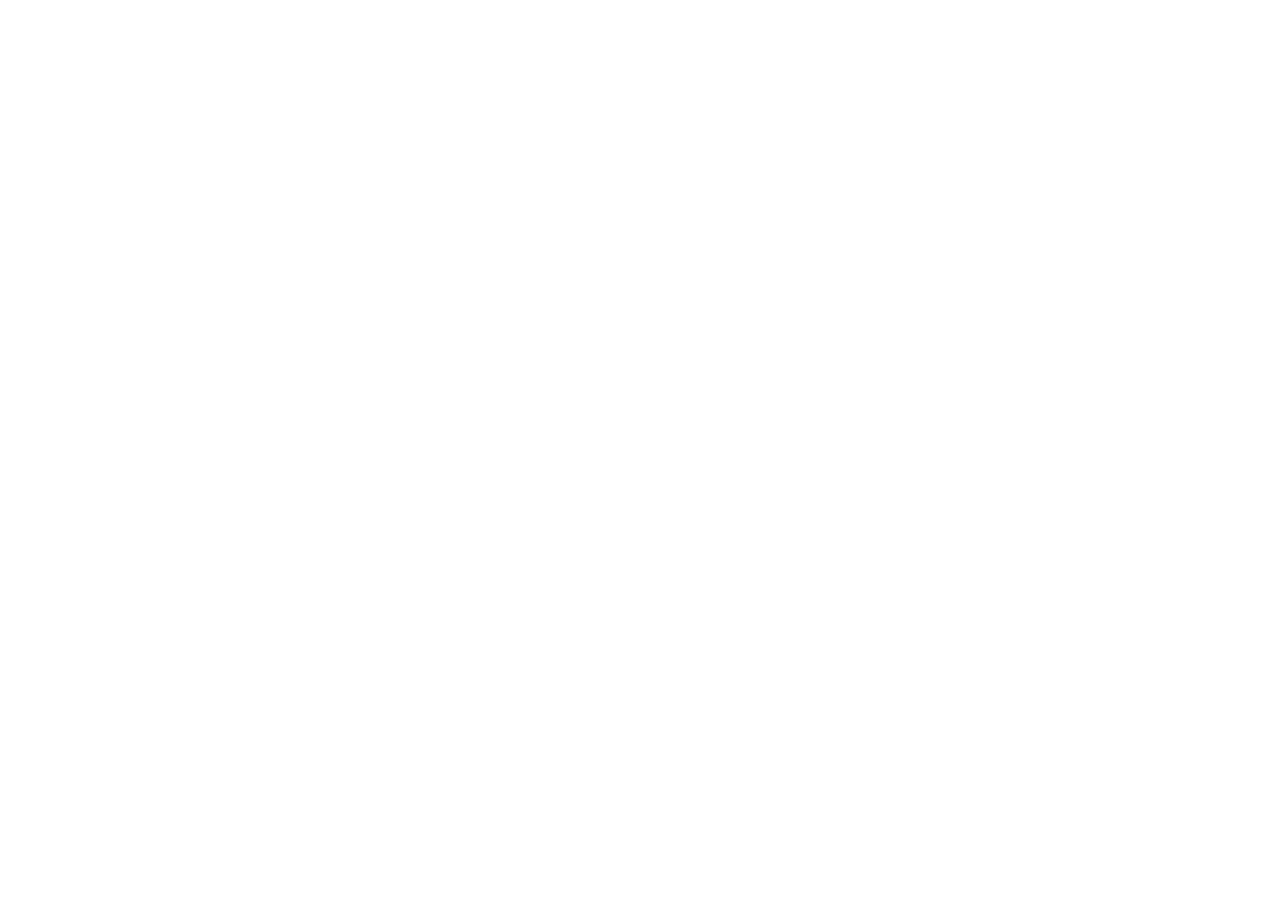
==== Techub/index.html @ 8985756b "Add files via upload" ====
<!DOCTYPE html>
<html lang="en">
<head>
    <meta charset="UTF-8">
    <meta name="viewport" content="width=device-width, initial-scale=1.0">
    <title>Document</title>
</head>
<body>
    
</body>
</html>
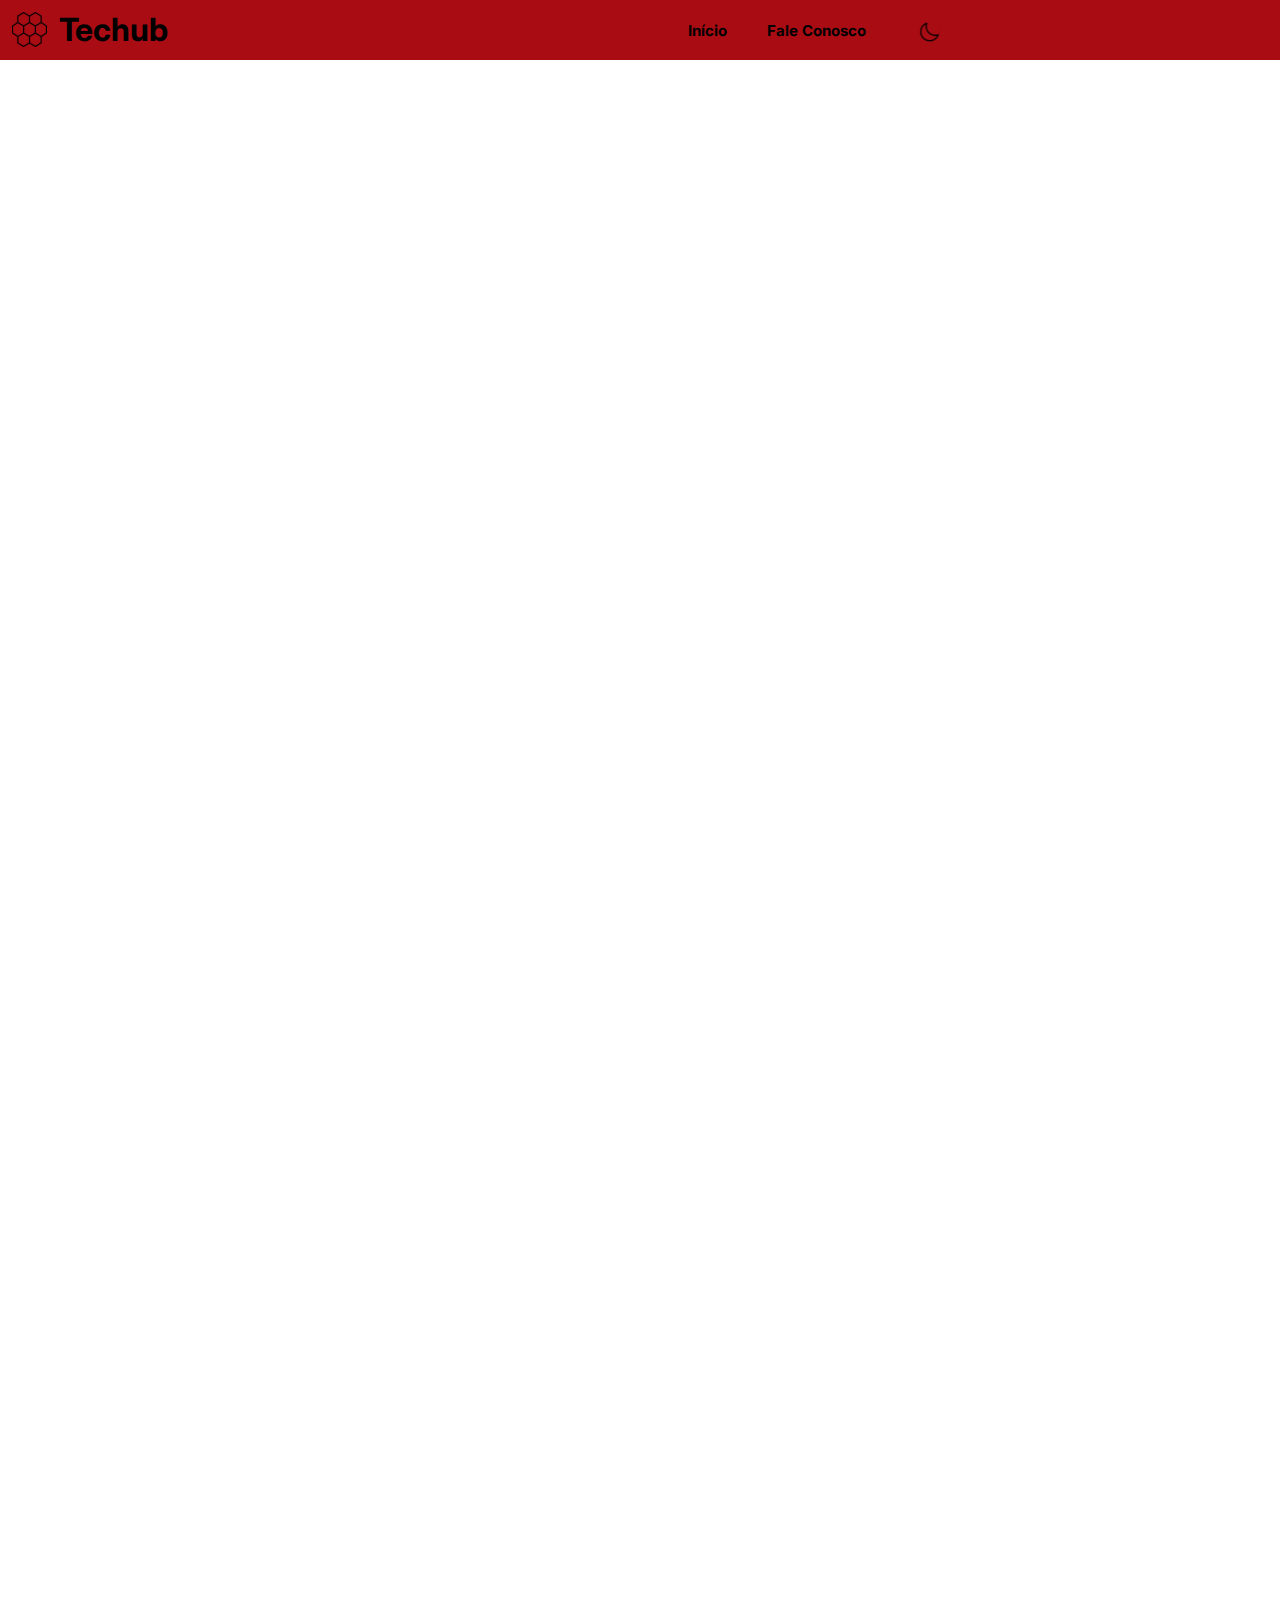
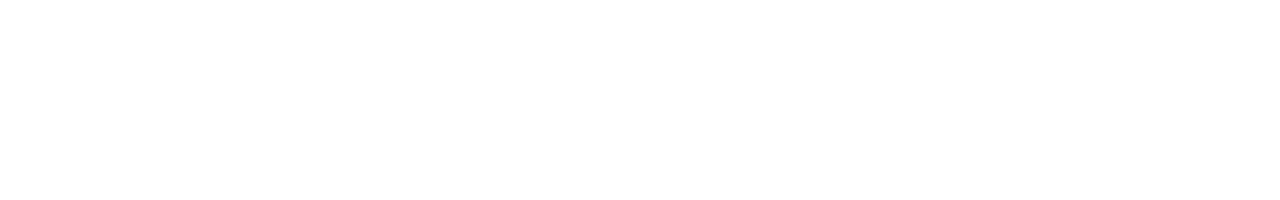
==== commit 30843076: "Add files via upload" ====
--- a/Techub/index.html
+++ b/Techub/index.html
@@ -3,9 +3,24 @@
 <head>
     <meta charset="UTF-8">
     <meta name="viewport" content="width=device-width, initial-scale=1.0">
-    <title>Document</title>
+    <title>Techub</title>
+    <link rel="stylesheet" href="./src/style/style.css">
 </head>
 <body>
+    <header>
+        <div class="header">
+            <img src="./src/assets/imagem/svg/logo-escura.svg" alt="imagem da logo" id="logo">
+            <h1>Techub</h1>
+
+            <div class="botao">
+                <button>Início</button>
+                <button>Fale Conosco</button>
+                <button class="modo-escuro"><img src="./src/assets/imagem/svg/night-mode (1) 1.svg" alt=""></button>
+            </div>
+        </div>
+
+ 
     
+    <script src="js/script.js"></script>
 </body>
 </html>--- a/Techub/src/style/style.css
+++ b/Techub/src/style/style.css
@@ -0,0 +1,56 @@
+@import url(../style/global.css);
+
+body{
+    width: 100%;
+    height: 200vh;
+
+}
+header{
+    width: 100%;
+    height: 60px;
+    background-color: var(--seventh-color);
+    font-family: var(--default-font-family);
+}
+.header{
+    width: 100%;
+    height: 60px;
+    display: flex;
+    
+}
+.header img{
+    width: 35px;
+    height: 35px;
+    padding: 12px;
+}
+.header h1{
+    margin-top: 10px;
+}
+.botao{
+    width: auto;
+    height: 100%;
+    display: flex;
+    margin-left: 500px;
+}
+.botao button{
+    background-color: var(--seventh-color); 
+    color: black; 
+    font-family: var(--default-font-family); 
+    font-weight: bold; 
+    font-size: 15px; 
+    text-align: center; 
+    padding: 10px 20px; 
+    border: 0px solid;
+    outline: none; 
+    cursor: pointer; 
+    display: inline-block; 
+    transition: 0.3s;
+}
+.botao button:hover{
+    text-decoration: underline;
+    text-decoration-color: var(--sixth-color);
+}
+.modo-escuro img{
+    width: 23px;
+    height: 20px;
+}
+
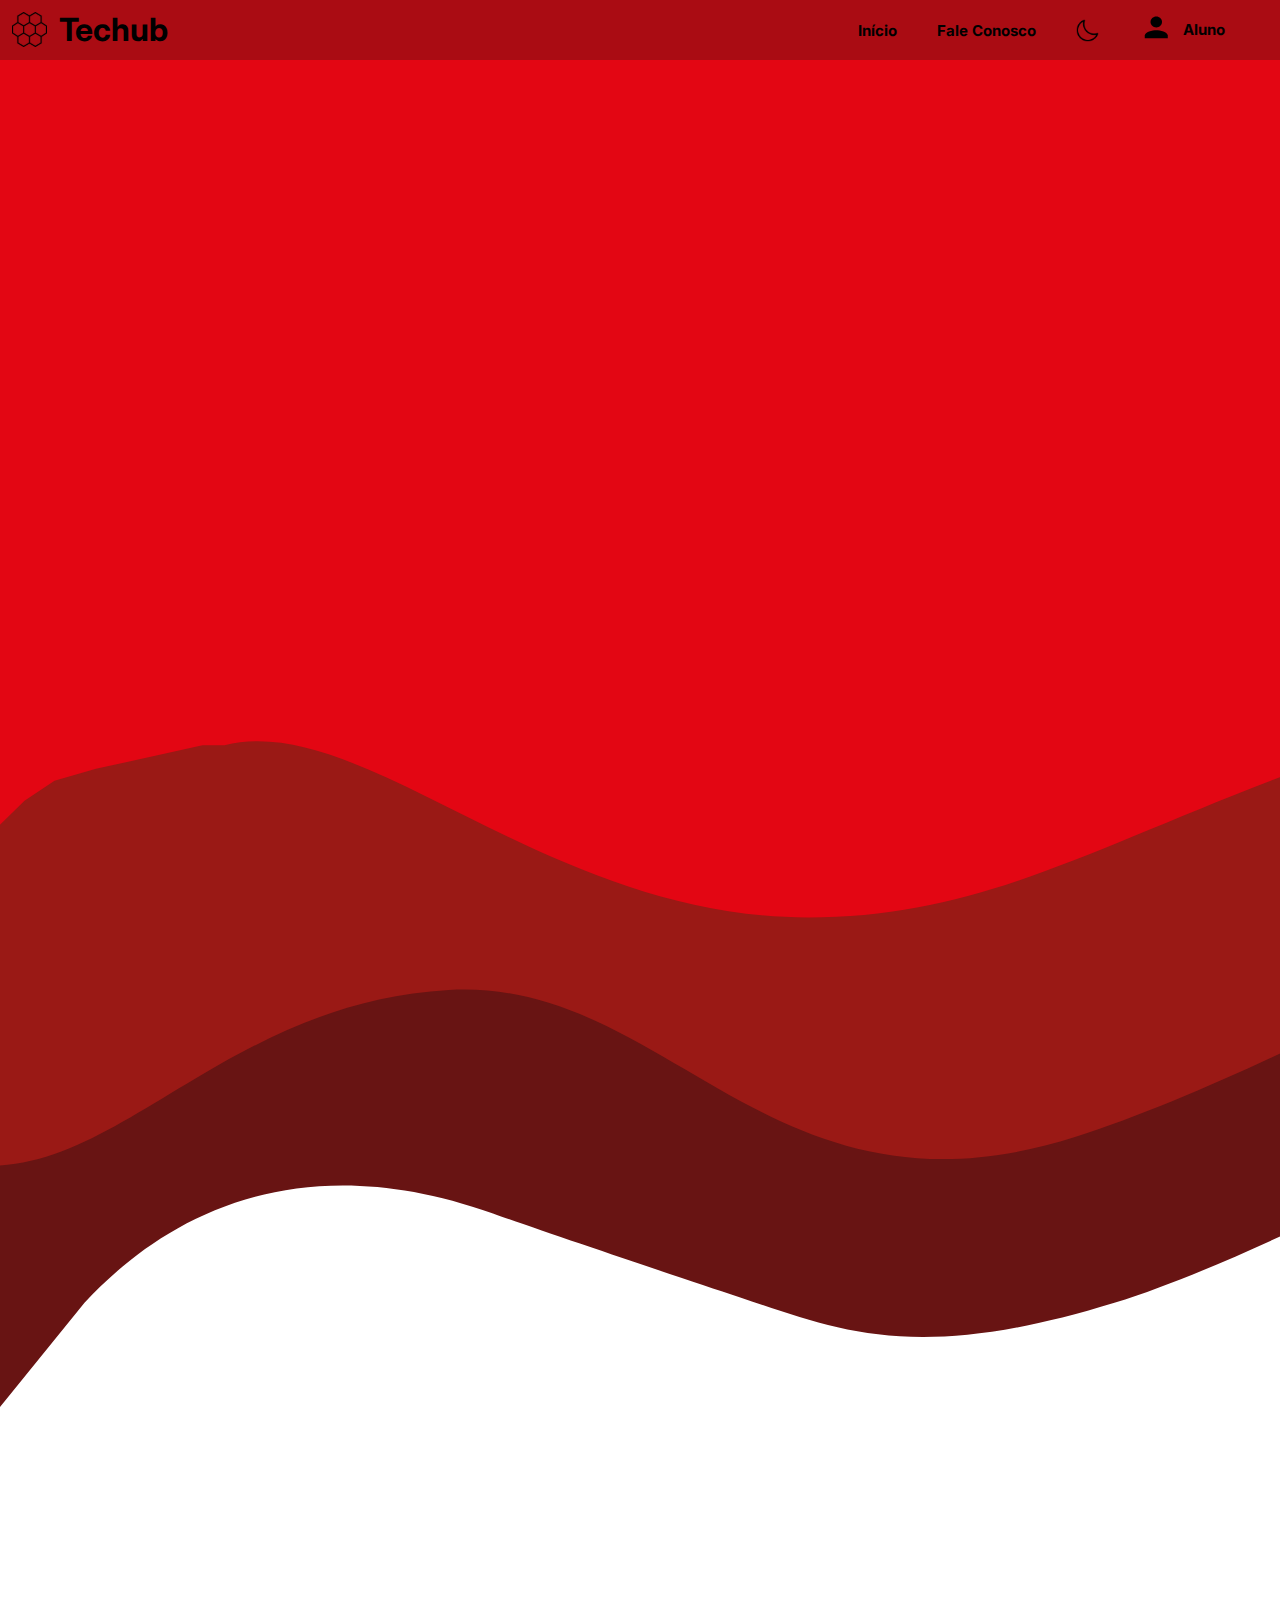
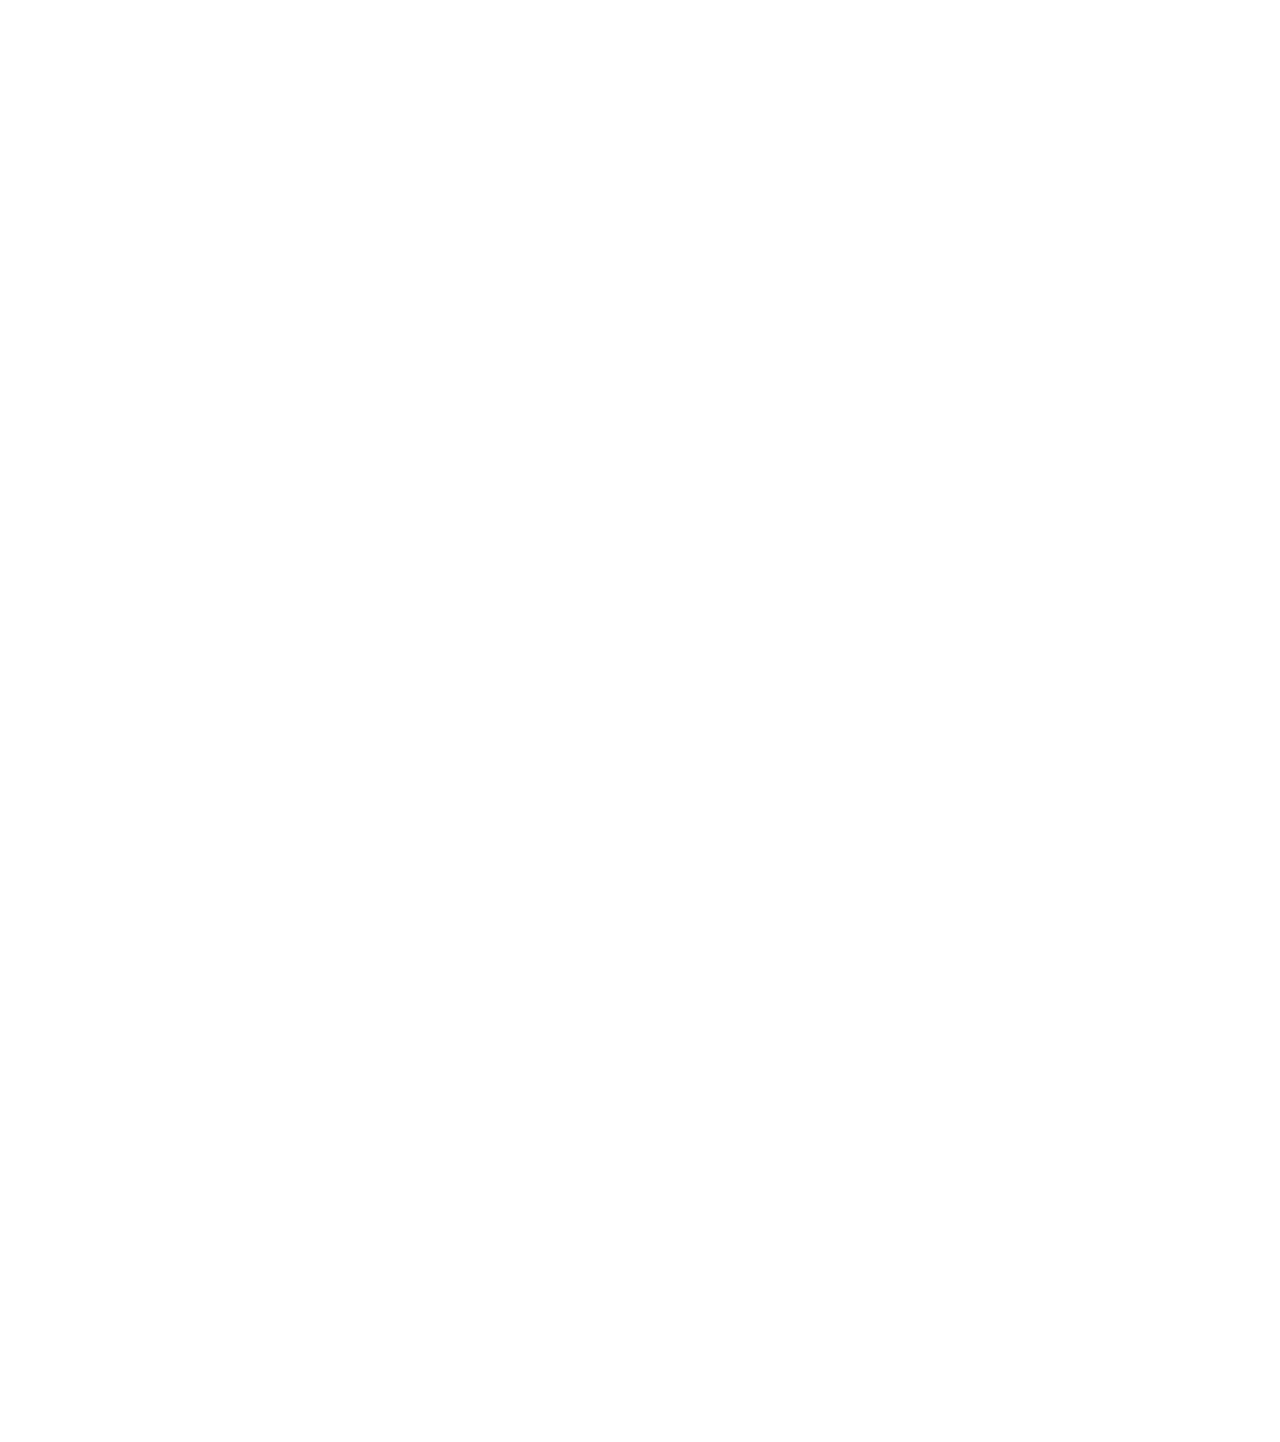
==== commit 2f6a5db1: "Add files via upload" ====
--- a/Techub/index.html
+++ b/Techub/index.html
@@ -9,14 +9,24 @@
 <body>
     <header>
         <div class="header">
-            <img src="./src/assets/imagem/svg/logo-escura.svg" alt="imagem da logo" id="logo">
+            <img class="logo" src="./src/assets/imagem/svg/logo-escura.svg" alt="imagem da logo" id="logo">
             <h1>Techub</h1>
 
             <div class="botao">
                 <button>Início</button>
                 <button>Fale Conosco</button>
                 <button class="modo-escuro"><img src="./src/assets/imagem/svg/night-mode (1) 1.svg" alt=""></button>
+            
+            <button class="perfil">
+                <img src="src/assets/imagem/svg/perfil.svg" alt="Pefil do Aluno">
+                <p>Aluno</p>
+            </button>
             </div>
+        </div>
+       
+    </header> 
+        <div class="fundo">
+            <img src="src/assets/imagem/svg/Img de fundo.svg" alt="Ondas">
         </div>
 
  
--- a/Techub/src/style/style.css
+++ b/Techub/src/style/style.css
@@ -17,7 +17,7 @@
     display: flex;
     
 }
-.header img{
+.header .logo{
     width: 35px;
     height: 35px;
     padding: 12px;
@@ -29,7 +29,7 @@
     width: auto;
     height: 100%;
     display: flex;
-    margin-left: 500px;
+    margin-left: 670px;
 }
 .botao button{
     background-color: var(--seventh-color); 
@@ -42,7 +42,6 @@
     border: 0px solid;
     outline: none; 
     cursor: pointer; 
-    display: inline-block; 
     transition: 0.3s;
 }
 .botao button:hover{
@@ -51,6 +50,56 @@
 }
 .modo-escuro img{
     width: 23px;
-    height: 20px;
+    height: 23px; 
+    cursor: pointer;
+    transition: all 0.3s ease;
 }
 
+.modo-escuro {
+    margin-top: 7px;
+    align-items: center;
+    width: auto;
+    height: 50px;
+}
+
+.modo-escuro img:hover {
+    transform: rotate(360deg);
+    
+}
+
+.modo-escuro img:active {
+    transform: scale(0.95);
+}
+.perfil{
+    width: 120px;
+    height: 60px;
+    display: flex;
+}
+.perfil img{
+    width: 35px;
+    height: 35px;
+}
+
+.perfil button{
+    background-color: var(--seventh-color); 
+    color: black; 
+    font-family: var(--default-font-family); 
+    font-weight: bold; 
+    font-size: 15px; 
+    border: 0px solid;
+    outline: none; 
+    cursor: pointer; 
+    transition: 0.3s;
+}
+.perfil button:hover{
+    text-decoration: underline;
+    text-decoration-color: var(--sixth-color);
+}
+.perfil p{
+    padding-top: 10px;
+    padding-left: 9px;
+}
+.fundo{
+    
+    
+}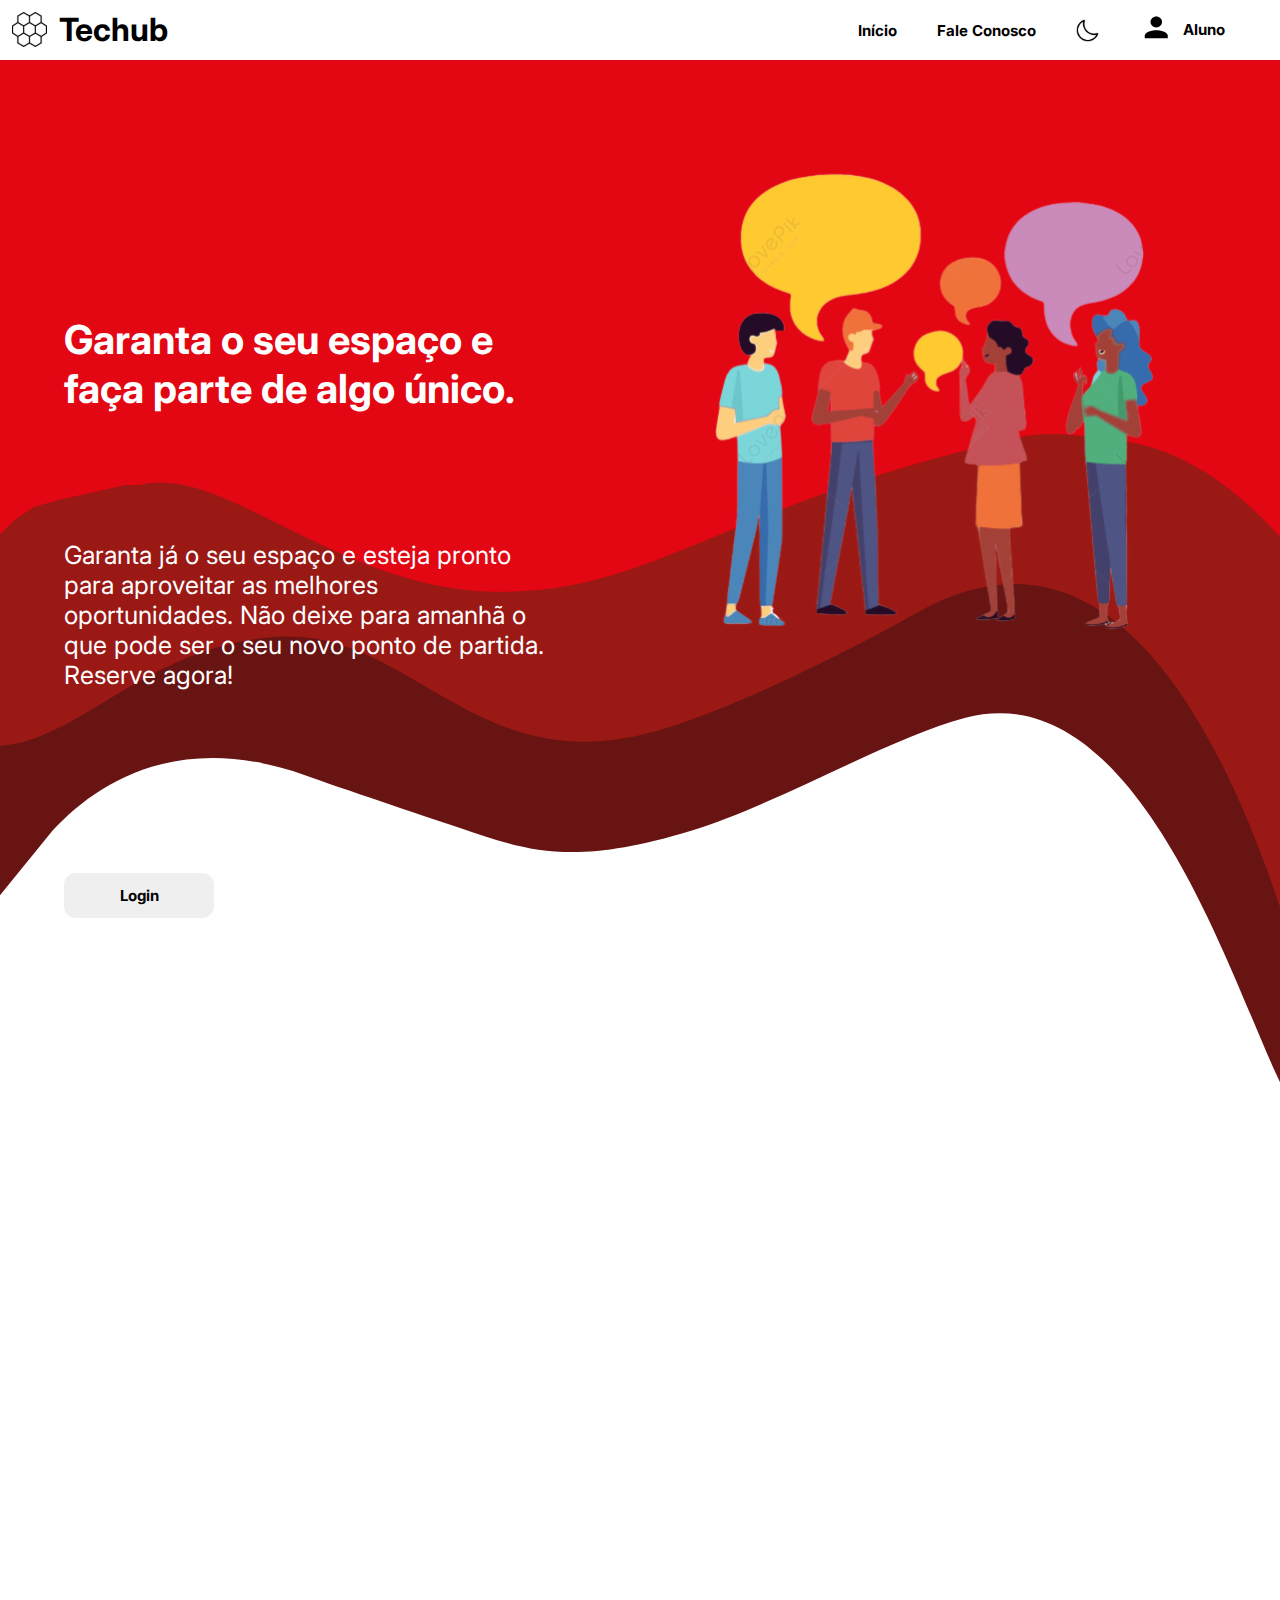
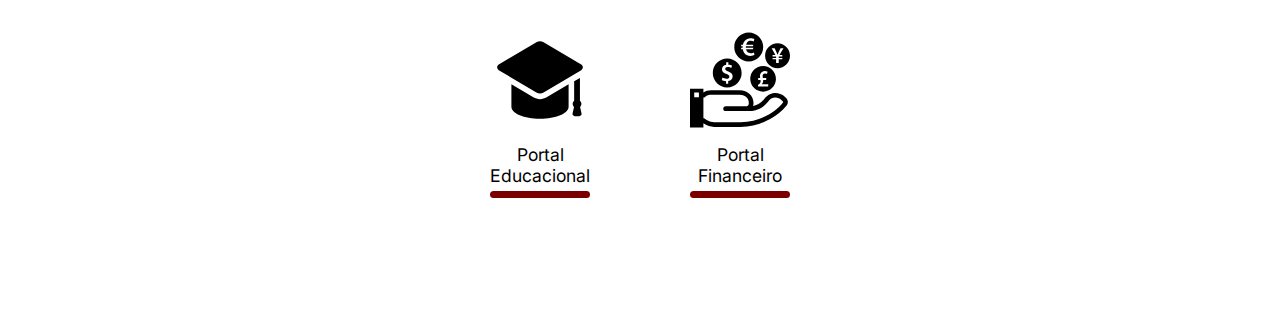
==== commit fbce9822: "Add files via upload" ====
--- a/Techub/index.html
+++ b/Techub/index.html
@@ -8,27 +8,46 @@
 </head>
 <body>
     <header>
-        <div class="header">
-            <img class="logo" src="./src/assets/imagem/svg/logo-escura.svg" alt="imagem da logo" id="logo">
-            <h1>Techub</h1>
+            <div class="header">
+                <img class="logo" src="src/assets/imagem/svg/logo-escura.svg" alt="Logo Techub">
+                <h1>Techub</h1>
+            
+                <div class="botao">
+                    <button>Início</button>
+                    <button>Fale Conosco</button>
+                    <button class="modo-escuro"><img src="./src/assets/imagem/svg/night-mode (1) 1.svg" alt=""></button>
+            
+                    <button class="perfil">
+                        <img src="src/assets/imagem/svg/perfil.svg" alt="Pefil do Aluno">
+                        <p>Aluno</p>
+                    </button>
+                </div>
+            </div>
+    </header> 
+    <main>
+        <div class="fundo">
+                <img class="ondas" src="src/assets/imagem/svg/Img de fundo.svg" alt="ondas">
+                <img class="pessoas" src="src/assets/imagem/svg/Pessoas unidas.svg" alt="Pessoas unidas">
+            <div class="texto">
+                <h1>Garanta o seu espaço e faça parte de algo único.</h1>
+                <p>Garanta já o seu espaço e esteja pronto para aproveitar as melhores oportunidades. Não deixe para amanhã o que pode ser o seu novo ponto de partida. Reserve agora!</p>
+                <button><a href="src/pages/login">Login</a></button>
+            </div> 
+        </div>
 
-            <div class="botao">
-                <button>Início</button>
-                <button>Fale Conosco</button>
-                <button class="modo-escuro"><img src="./src/assets/imagem/svg/night-mode (1) 1.svg" alt=""></button>
-            
-            <button class="perfil">
-                <img src="src/assets/imagem/svg/perfil.svg" alt="Pefil do Aluno">
-                <p>Aluno</p>
-            </button>
+        <div class="portals">
+            <div class="portal">
+                <img src="./src/assets/imagem/svg/portal educacional.svg" alt="Portal Educacional">
+                <p>Portal Educacional</p>
+                <div class="linha-vermelha"></div>
+            </div>
+            <div class="portal">
+                <img src="./src/assets/imagem/svg/portal financeiro.svg" alt="Portal Financeiro">
+                <p>Portal Financeiro</p>
+                <div class="linha-vermelha"></div>
             </div>
         </div>
-       
-    </header> 
-        <div class="fundo">
-            <img src="src/assets/imagem/svg/Img de fundo.svg" alt="Ondas">
-        </div>
-
+    </main>
  
     
     <script src="js/script.js"></script>
--- a/Techub/src/style/style.css
+++ b/Techub/src/style/style.css
@@ -8,7 +8,7 @@
 header{
     width: 100%;
     height: 60px;
-    background-color: var(--seventh-color);
+    background-color: var(--sixth-color);
     font-family: var(--default-font-family);
 }
 .header{
@@ -32,7 +32,7 @@
     margin-left: 670px;
 }
 .botao button{
-    background-color: var(--seventh-color); 
+    background-color: var(--sixth-color);
     color: black; 
     font-family: var(--default-font-family); 
     font-weight: bold; 
@@ -46,7 +46,7 @@
 }
 .botao button:hover{
     text-decoration: underline;
-    text-decoration-color: var(--sixth-color);
+    
 }
 .modo-escuro img{
     width: 23px;
@@ -82,7 +82,6 @@
 
 .perfil button{
     background-color: var(--seventh-color); 
-    color: black; 
     font-family: var(--default-font-family); 
     font-weight: bold; 
     font-size: 15px; 
@@ -99,7 +98,101 @@
     padding-top: 10px;
     padding-left: 9px;
 }
+main{
+    width: 100%;
+    height: 100%;
+    
+}
 .fundo{
+    width: 100%;
+    height: 100%;
+}
+.fundo .ondas{
+    width: 100%;
+  
+}
+.fundo .pessoas{
+    position: absolute;
+    width: 500px;
+    right: 8%;
+    top: 17%;
+}
+.texto{
+    font-family: var(--default-font-family);
+    margin-left: 5%;
+    color: var(--sixth-color);
+}
+.fundo h1{
+    position: absolute;
+    width: 40%;
+    font-size: 40px;
+    top: 35%;
+}
+.fundo p{
+    position: absolute;
+    width: 38%;
+    font-size: 25px;
+    top: 60%;
+}
+.fundo button{
+    font-size: 15px;
+    font-family: var(--default-font-family); 
+    font-weight: bold; 
+    position: absolute;
+    width: 150px;
+    height: 45px;
+    top: 97%;
+    border-radius: 12px;
+    cursor: pointer;
+    transition: 0.3;
+    font-style: black;
+    border: none;
     
-    
+}
+.fundo button a{
+    text-decoration: none; 
+    color: black;
+}
+.fundo button:hover{
+    transform: scale(1.05);
+    box-shadow: 0 4px 6px rgba(0, 0, 0, 0.1);
+}
+.portals {
+    font-family: var(--default-font-family);
+    width: 100%;
+    height: auto;
+    position: relative;
+    display: flex;
+    justify-content: center; 
+    gap: 100px;
+    bottom: 230px;
+}
+.portal {
+    text-align: center;
+    width: 100px;
+    height: auto;
+}
+.portal img {
+    max-width: 100%;
+    margin-bottom: 10px;
+    width: 100px;
+    height: 100px;
+}
+.portal p {
+    font-size: 1.1em;
+    color: black; 
+}
+
+.linha-vermelha{
+    width: 100px;
+    height: 7px;
+    background-color: var(--third-color);
+    margin-top: 5px;
+    border-radius: 20px;
+}
+.linha{
+    margin-top: 80px;
+    border-top: 0.5px solid #6C6464;
+    width: 90%;
+    margin-left: 2%
 }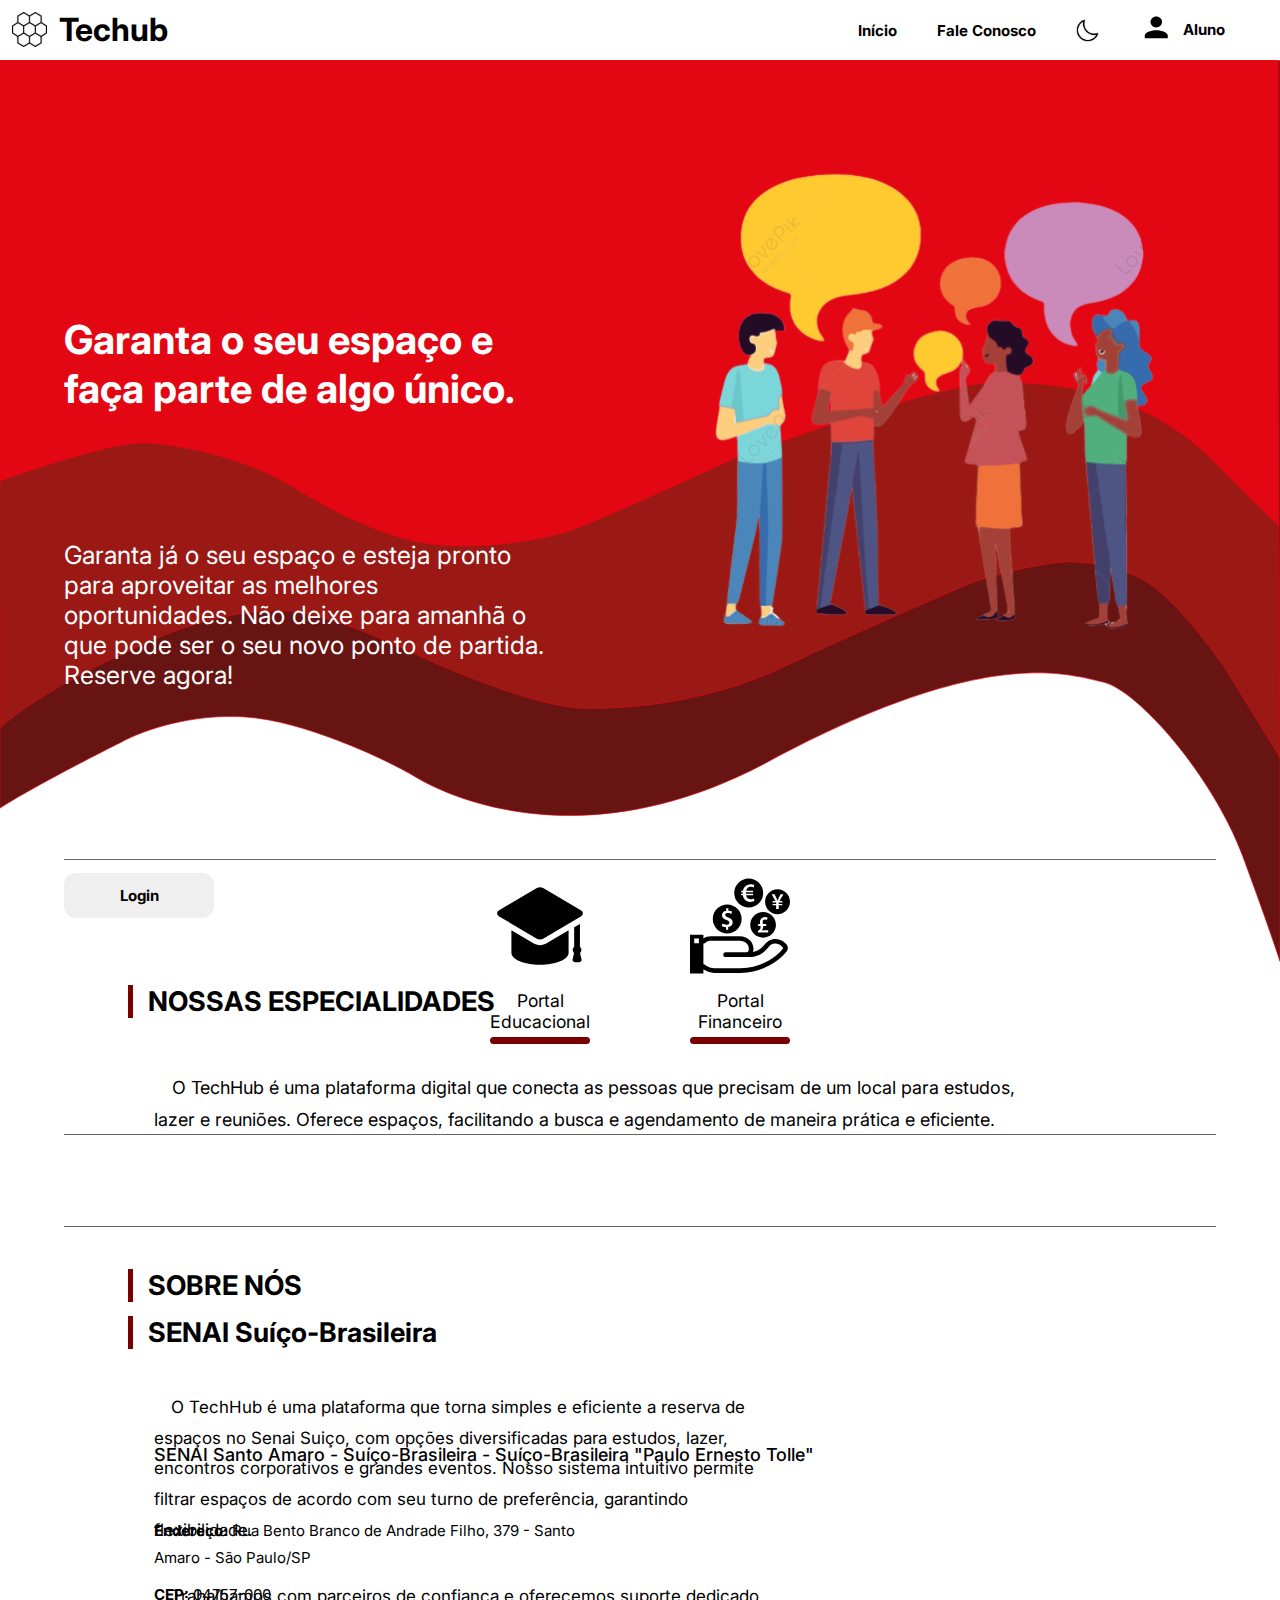
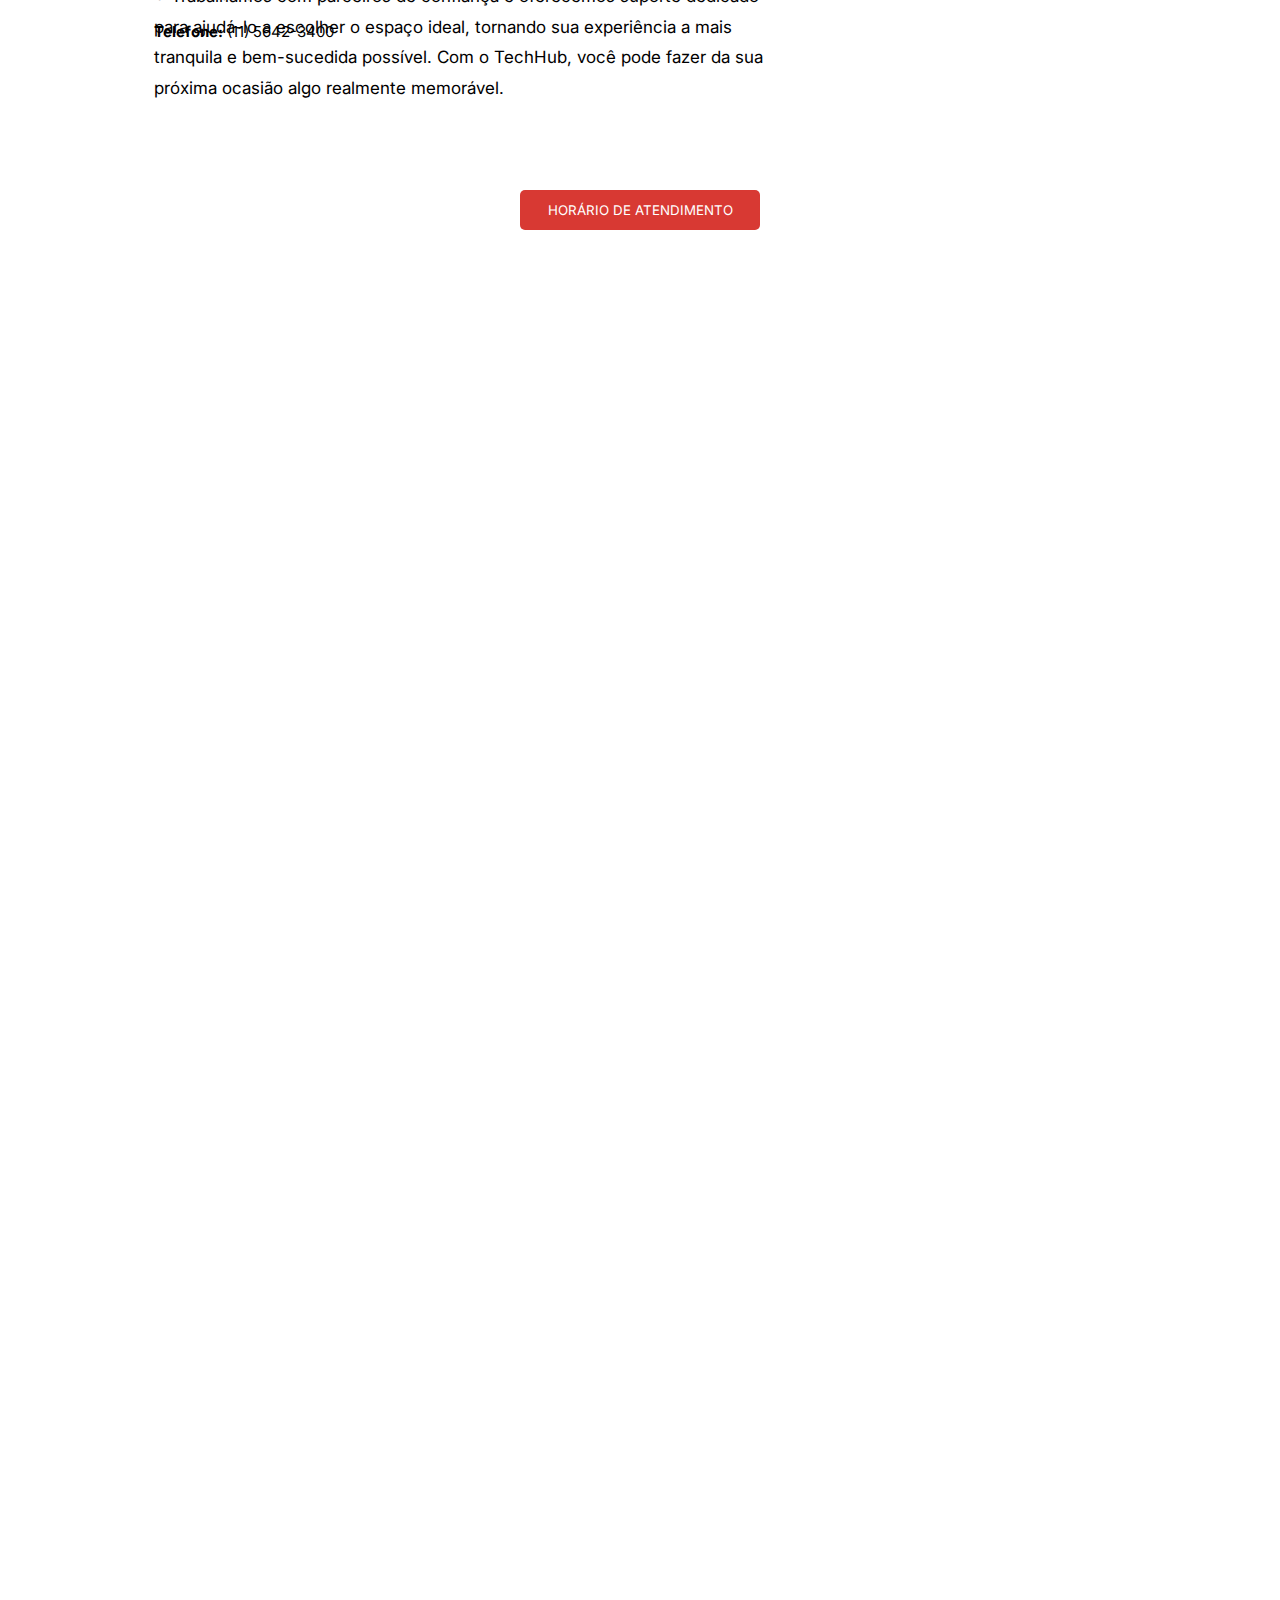
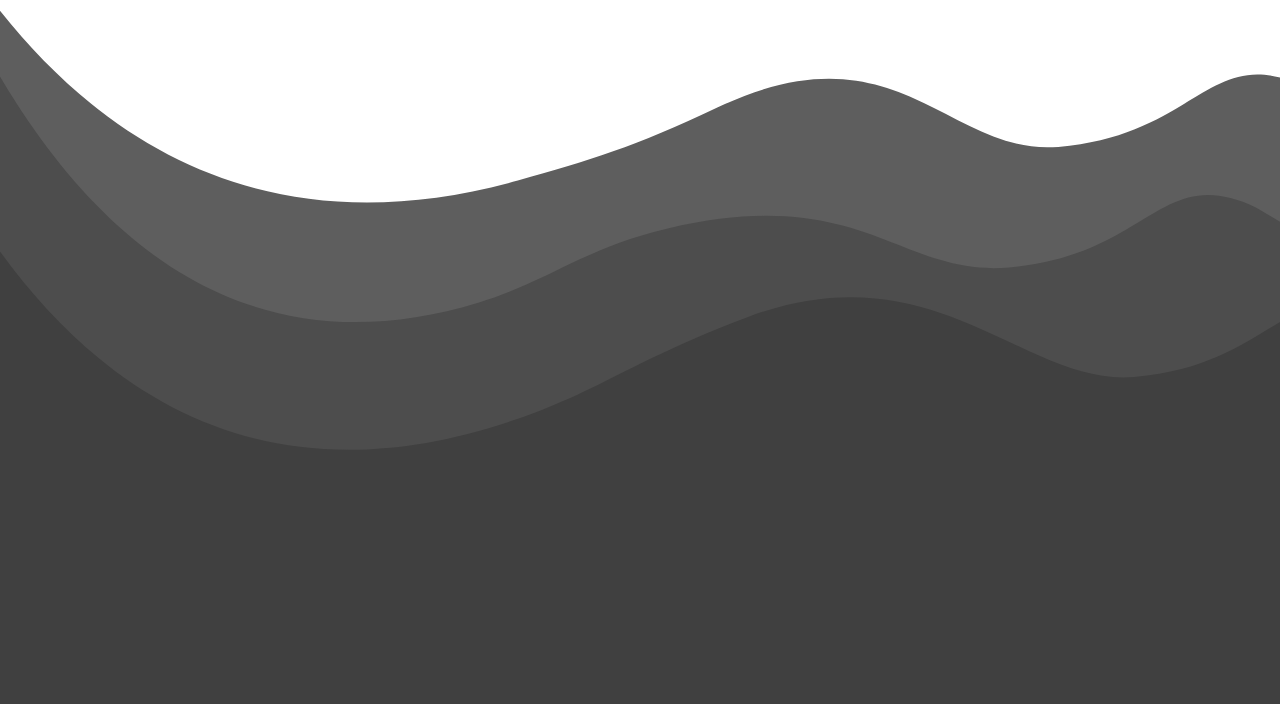
==== commit e3c2170a: "Add files via upload" ====
--- a/Techub/index.html
+++ b/Techub/index.html
@@ -26,12 +26,12 @@
     </header> 
     <main>
         <div class="fundo">
-                <img class="ondas" src="src/assets/imagem/svg/Img de fundo.svg" alt="ondas">
+                <img class="ondas" src="src/assets/imagem/svg/ondas.svg" alt="ondas">
                 <img class="pessoas" src="src/assets/imagem/svg/Pessoas unidas.svg" alt="Pessoas unidas">
             <div class="texto">
                 <h1>Garanta o seu espaço e faça parte de algo único.</h1>
                 <p>Garanta já o seu espaço e esteja pronto para aproveitar as melhores oportunidades. Não deixe para amanhã o que pode ser o seu novo ponto de partida. Reserve agora!</p>
-                <button><a href="src/pages/login">Login</a></button>
+                <a href="src/pages/login"><button>Login</button></a>
             </div> 
         </div>
 
@@ -47,9 +47,43 @@
                 <div class="linha-vermelha"></div>
             </div>
         </div>
+            <div class="linha"></div>
+
+        <div class="sobre-nos">
+            <h1 class="titulo">SOBRE NÓS</h1>
+            <p>  O TechHub é uma plataforma que torna simples e eficiente a reserva de espaços no Senai Suiço, com opções diversificadas para estudos, lazer, encontros corporativos e grandes eventos. Nosso sistema intuitivo permite filtrar espaços de acordo com seu turno de preferência, garantindo flexibilidade. </p>
+            <br><br>
+            <p>Trabalhamos com parceiros de confiança e oferecemos suporte dedicado para ajudá-lo a escolher o espaço ideal, tornando sua experiência a mais tranquila e bem-sucedida possível. Com o TechHub, você pode fazer da sua próxima ocasião algo realmente memorável.</p>
+            <img src="/src/assets/imagem/svg/mulher ilustrada.svg" alt="">
+
+        </div>
+            <div class="linha2"></div>
+
+        <div class="nossas-especialidades">
+            <h1 class="especialidades">NOSSAS ESPECIALIDADES</h1>
+            <p>O TechHub é uma plataforma digital que conecta as pessoas que precisam de um local para estudos, lazer e reuniões. Oferece espaços, facilitando a busca e agendamento de maneira prática e eficiente.</p>
+        </div>  
+            <div class="linha3"></div>
+
+        <div class="localizacao">
+            <h1>SENAI Suíço-Brasileira</h1>
+            <h2>SENAI Santo Amaro - Suíço-Brasileira - Suíço-Brasileira "Paulo Ernesto Tolle"</h2>
+            <p><Strong>Endereço:</Strong> Rua Bento Branco de Andrade Filho, 379 - Santo Amaro - São Paulo/SP</p>
+            <p><Strong>CEP:</Strong> 04757-000</p>
+            <p><Strong>Telefone:</Strong> (11) 5642-3400</p>
+        </div>
+
+        <div class="horario">
+            <a href="src/pages/atendimento/index.html">
+            <button>HORÁRIO DE ATENDIMENTO</button>
+            </a>
     </main>
+
+    <footer>
+            <div class="footer">
+                <img src="./src/assets/imagem/svg/Component 1.svg" alt="ondas footer">
+            </div>
+    </footer>
  
-    
-    <script src="js/script.js"></script>
 </body>
 </html>--- a/Techub/src/style/style.css
+++ b/Techub/src/style/style.css
@@ -2,8 +2,7 @@
 
 body{
     width: 100%;
-    height: 200vh;
-
+    min-height: 150vh;
 }
 header{
     width: 100%;
@@ -100,18 +99,18 @@
 }
 main{
     width: 100%;
-    height: 100%;
+    height: 100vh;
     
 }
 .fundo{
     width: 100%;
-    height: 100%;
-}
-.fundo .ondas{
-    width: 100%;
-  
-}
-.fundo .pessoas{
+    height: auto;
+}
+.ondas{
+    width: 100%;
+    height: auto;
+}
+.pessoas{
     position: absolute;
     width: 500px;
     right: 8%;
@@ -165,7 +164,7 @@
     display: flex;
     justify-content: center; 
     gap: 100px;
-    bottom: 230px;
+    translate: 0 -10vh;
 }
 .portal {
     text-align: center;
@@ -191,8 +190,141 @@
     border-radius: 20px;
 }
 .linha{
-    margin-top: 80px;
+    position: absolute;
     border-top: 0.5px solid #6C6464;
     width: 90%;
-    margin-left: 2%
-}+    margin-left: 5%;
+    translate: 0 0;
+}
+.sobre-nos{
+    width: 100%;
+    height: auto;
+    translate: 0 0;
+}
+.titulo {
+    font-family: var(--default-font-family);
+    font-size: 27px;
+    border-left: 5px solid var(--third-color); 
+    padding-left: 15px;
+    translate: 0 15vh;
+    margin-left: 10%;
+}
+.sobre-nos p{
+    width: 70vh;
+    font-family: var(--default-font-family);
+    font-size: 17px;
+    font-weight: 400;
+    margin-left: 12%;
+    line-height: 1.8;
+    translate: 0 25vh;
+    text-indent: 1em;
+}
+.sobre-nos img{
+    display: flex;
+    height: 100px;
+    width: 300px;
+    height: auto;
+    margin-top: 10px;
+    translate: 130vh -70vh;
+}
+.linha2{
+    position: absolute;
+    border-top: 0.5px solid #6C6464;
+    width: 90%;
+    margin-left: 5%;
+    translate: 0 -70vh;
+}
+.nossas-especialidades{
+    width: 100%;
+    height: auto;
+}
+.especialidades{
+    font-family: var(--default-font-family);
+    font-size: 27px;
+    border-left: 5px solid var(--third-color); 
+    padding-left: 15px;
+    translate: 0 -56vh;
+    margin-left: 10%;
+}
+.nossas-especialidades p{
+    font-family: var(--default-font-family);
+    width: 100vh;
+    font-size: 18px;
+    font-weight: 400;
+    margin-left: 12%;
+    line-height: 1.8;
+    text-indent: 1em;
+    translate: 0 -50vh;
+}
+.linha3{
+    position: absolute;
+    border-top: 0.5px solid #6C6464;
+    width: 90%;
+    margin-left: 5%;
+    translate: 0 -40vh;
+}
+.localizacao{
+    width: 100%;
+    height: auto;
+}
+.localizacao h1{
+    font-family: var(--default-font-family);
+    font-size: 27px;
+    border-left: 5px solid var(--third-color); 
+    padding-left: 15px;
+    translate: 0 -30vh;
+    margin-left: 10%;
+}
+.localizacao h2{
+    font-family: var(--default-font-family);
+    width: 90vh;
+    font-size: 18px;
+    font-weight: 500;
+    margin-left: 12%;
+    line-height: 1.8;
+    translate: 0 -20vh;
+}
+.localizacao p{
+    font-family: var(--default-font-family);
+    width: 50vh;
+    font-size: 15px;
+    font-weight: 400;
+    margin-left: 12%;
+    line-height: 1.8;
+    translate: 0 -15vh;
+    margin-bottom: 10px;
+}
+.horario{
+    width: 100%;
+    height: auto;
+    display: flex;
+    justify-content: center;
+}
+.horario button{
+    font-family: var(--default-font-family);
+    border: none;
+    border-radius: 5px;
+    width: 240px;
+    height: 40px;
+    padding-inline: 5px;
+    background-color: var(--primary-color);
+    color: var(--sixth-color);
+    cursor: pointer;
+    transition: 0.3;
+}
+.horario button:hover{
+    background-color: var(--secundary-color);
+    transform: scale(1.05);
+}
+.footer{
+    width: 100%;
+    height: 100%;
+    font-family: var(--default-font-family);
+    translate: 0 50vh;
+    
+}
+.footer img{
+    width: 100%;
+    height: 50%;
+    margin-bottom: -5px;
+}
